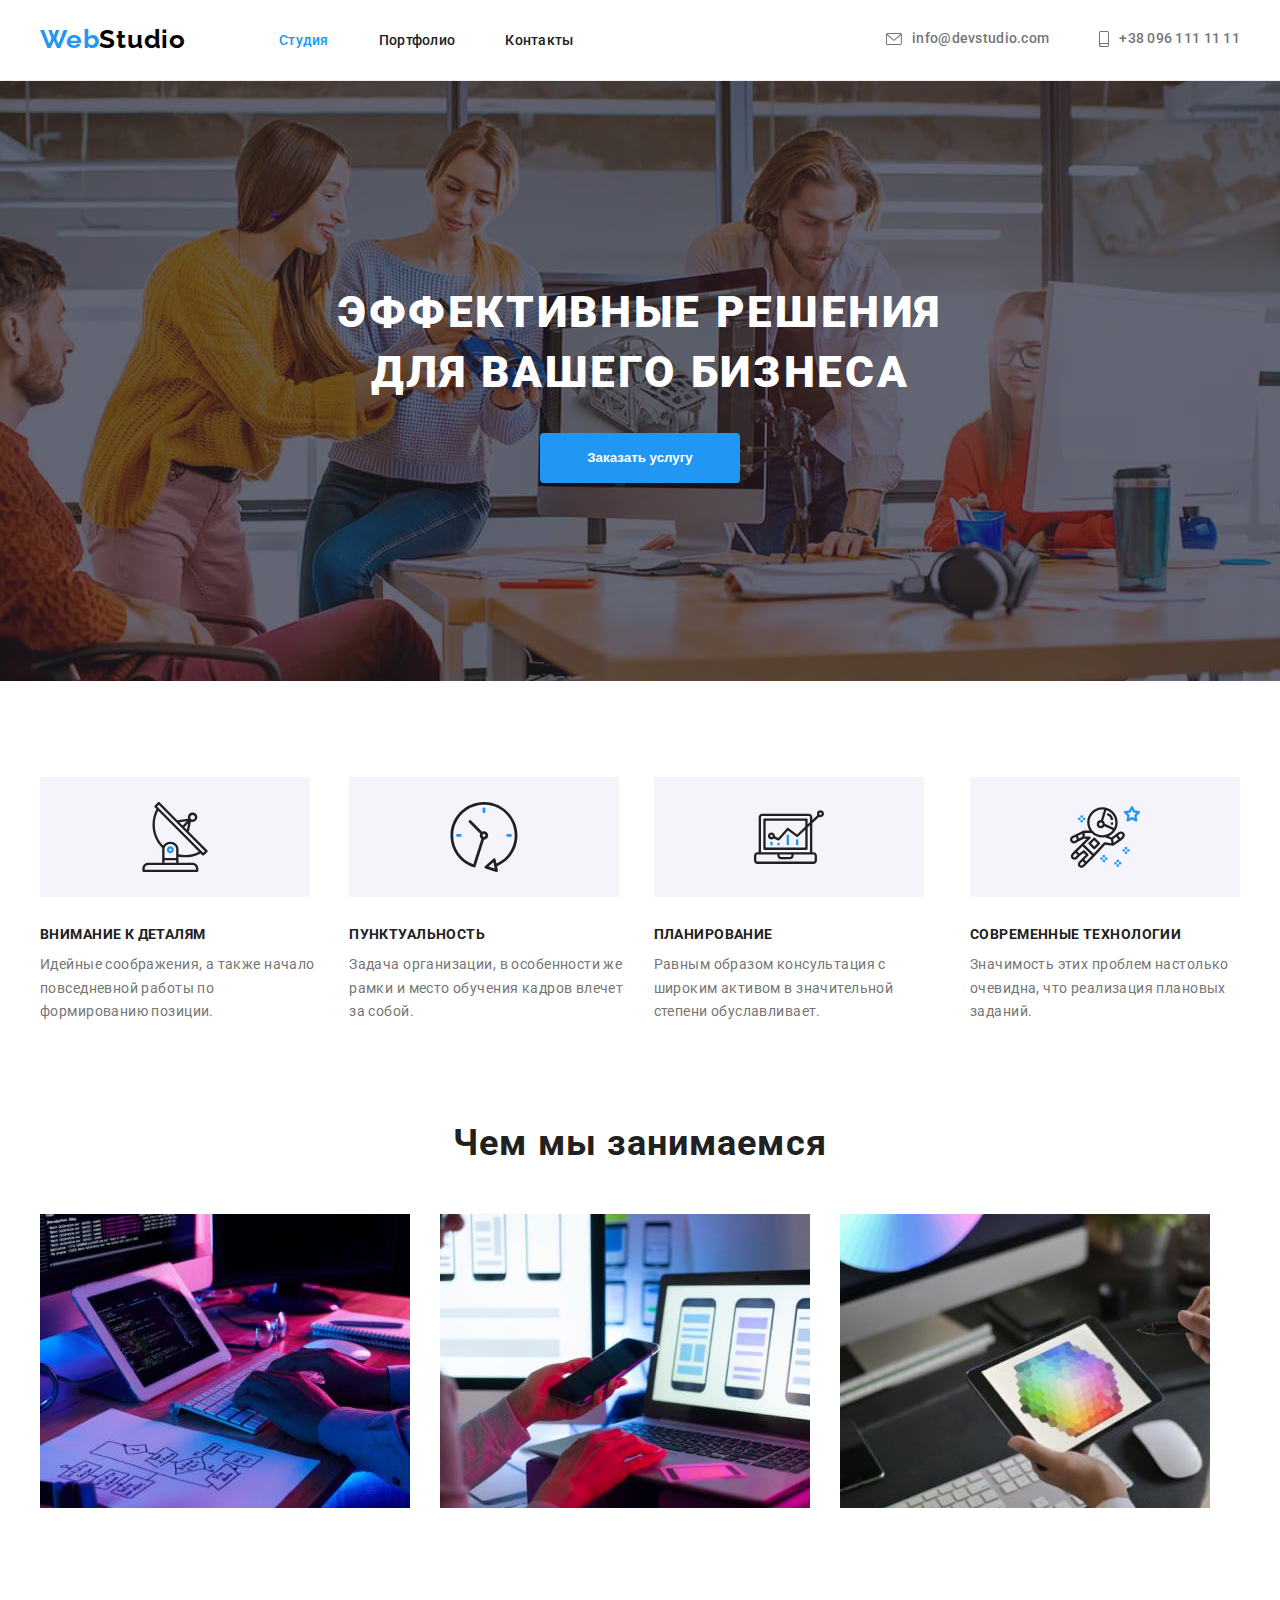
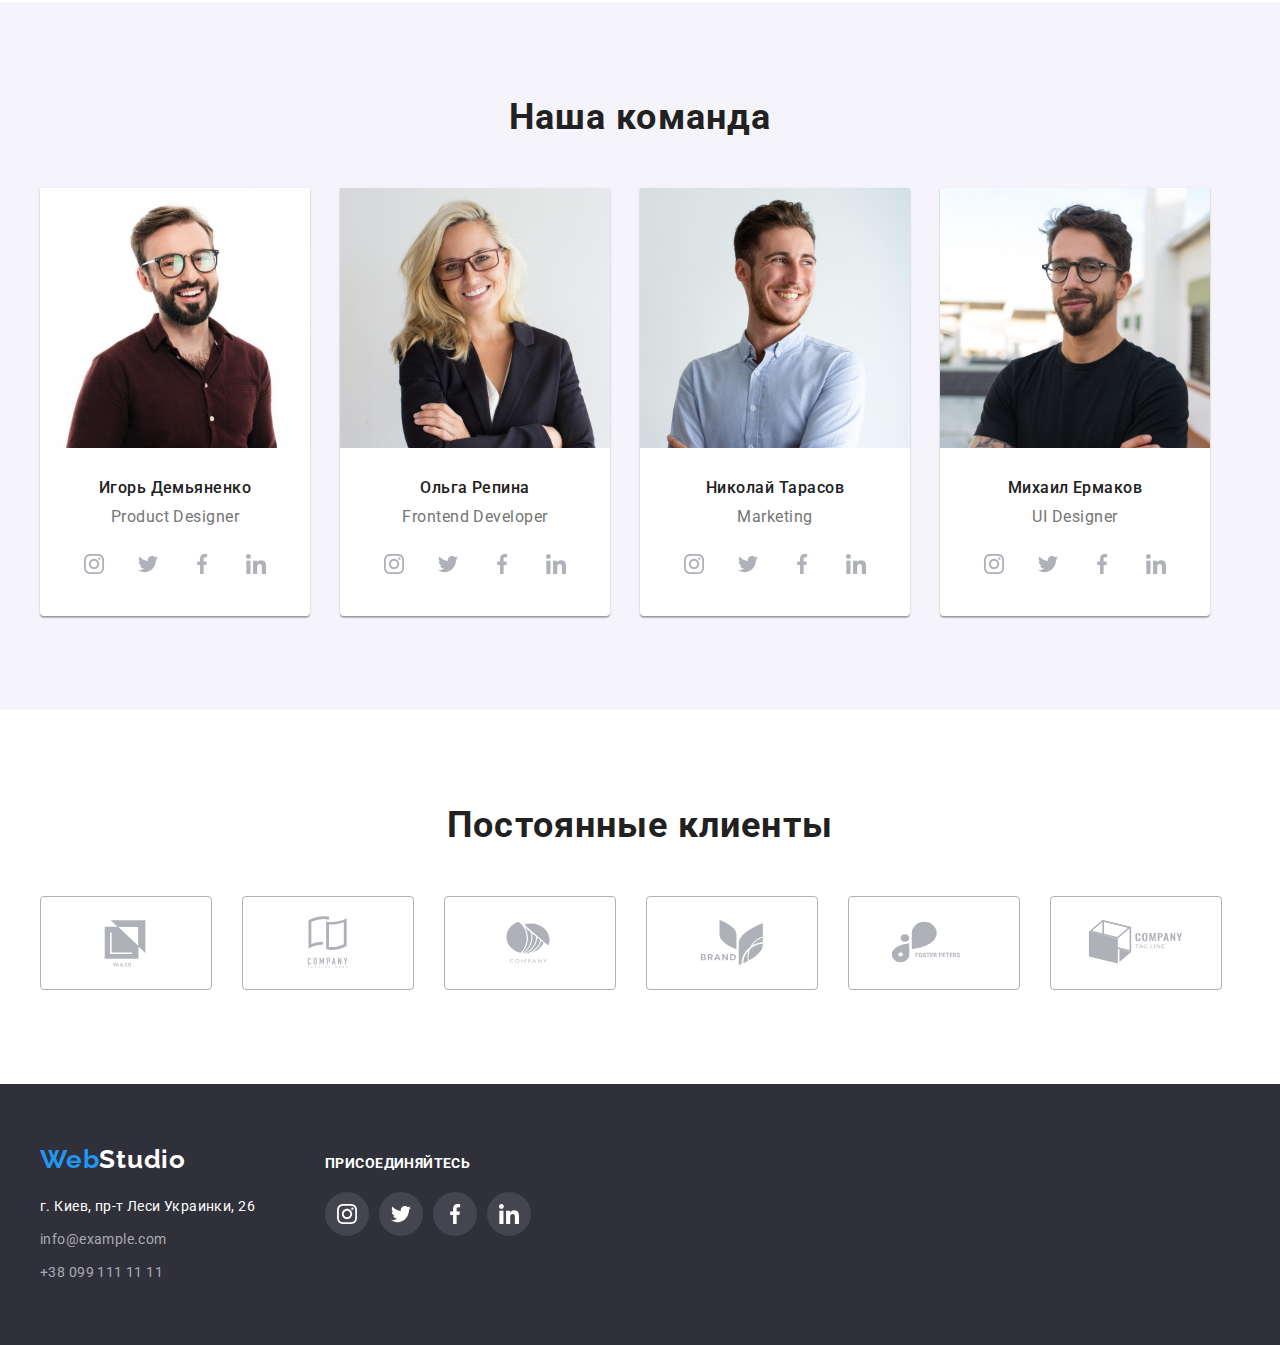
==== index.html @ fed55ab2 "start HW5" ====
<!DOCTYPE html>
<html lang="ru">
  <head>
    <meta charset="UTF-8" />
    <meta http-equiv="X-UA-Compatible" content="IE=edge" />
    <meta
      name="viewport"
      content="width=device-width, initial-scale=1.0"
    />
    <title>ДЗ-4: Вебстудия</title>
    <link
      href="https://fonts.googleapis.com/css2?family=Raleway:wght@700&family=Roboto:wght@400;500;700;900&display=swap"
      rel="stylesheet"
    />
    <link
      rel="stylesheet"
      href="https://cdnjs.cloudflare.com/ajax/libs/modern-normalize/1.1.0/modern-normalize.min.css"
      integrity="sha512-wpPYUAdjBVSE4KJnH1VR1HeZfpl1ub8YT/NKx4PuQ5NmX2tKuGu6U/JRp5y+Y8XG2tV+wKQpNHVUX03MfMFn9Q=="
      crossorigin="anonymous"
      referrerpolicy="no-referrer"
    />
    <link rel="stylesheet" href="./styles/styles.css" />
  </head>
  <body>
    <header class="header">
      <div class="container">
        <nav class="header-nav">
          <a href="./index.html" class="logo link"
            ><span class="logo-accent">Web</span>Studio</a
          >
          <ul class="header-nav-list list">
            <li class="header-nav-item">
              <a
                href="./index.html"
                class="header-nav-link current-page link"
                >Студия</a
              >
            </li>
            <li class="header-nav-item">
              <a
                href="./portfolio.html"
                class="header-nav-link link"
                >Портфолио</a
              >
            </li>
            <li class="header-nav-item">
              <a href="" class="header-nav-link link"
                >Контакты</a
              >
            </li>
          </ul>
        </nav>
        <ul class="header-contacts list">
          <li class="header-contacts-item">
            <a
              href="mailto:info@devstudio.com"
              class="contacts-link link"
            >
              <svg
                class="icon-envelope"
                width="16"
                height="12"
              >
                <use
                  href="./images/icon/icons.svg#icon-envelope"
                  class="envelope-item"
                ></use>
              </svg>
              info@devstudio.com</a
            >
          </li>
          <li class="header-contacts-item">
            <a
              href="tel:+380961111111"
              class="contacts-link link"
            >
              <svg
                class="icon-smartphone"
                width="10"
                height="16"
              >
                <use
                  href="./images/icon/icons.svg#icon-smartphone"
                  class="envelope-item"
                ></use>
              </svg>
              +38 096 111 11 11</a
            >
          </li>
        </ul>
      </div>
    </header>
    <main class="main-page">
      <!-- Герой -->
      <section class="hero section">
        <div class="container">
          <h1 class="hero-title">
            Эффективные решения для вашего бизнеса
          </h1>
          <button type="button" class="hero-btn">
            Заказать услугу
          </button>
        </div>
      </section>

      <!-- Наши преимущества -->
      <section class="preferences section">
        <div class="container">
          <ul class="preferences-list list">
            <li class="preferences-item">
              <div class="icon-pref">
                <svg
                  class="icon-antenna"
                  width="70"
                  height="70"
                >
                  <use
                    href="./images/icon/icons.svg#icon-antenna"
                  ></use>
                </svg>
              </div>
              <h3 class="preferences-header">
                Внимание к деталям
              </h3>
              <p class="preferences-text">
                Идейные соображения, а также начало
                повседневной работы по формированию позиции.
              </p>
            </li>
            <li class="preferences-item">
              <div class="icon-pref">
                <svg
                  class="icon-antenna"
                  width="70"
                  height="70"
                >
                  <use
                    href="./images/icon/icons.svg#icon-clock"
                  ></use>
                </svg>
              </div>

              <h3 class="preferences-header">
                Пунктуальность
              </h3>
              <p class="preferences-text">
                Задача организации, в особенности же рамки и
                место обучения кадров влечет за собой.
              </p>
            </li>
            <li class="preferences-item">
              <div class="icon-pref">
                <svg
                  class="icon-antenna"
                  width="70"
                  height="70"
                >
                  <use
                    href="./images/icon/icons.svg#icon-diagram"
                  ></use>
                </svg>
              </div>

              <h3 class="preferences-header">
                Планирование
              </h3>
              <p class="preferences-text">
                Равным образом консультация с широким
                активом в значительной степени
                обуславливает.
              </p>
            </li>
            <li class="preferences-item">
              <div class="icon-pref">
                <svg
                  class="icon-antenna"
                  width="70"
                  height="70"
                >
                  <use
                    href="./images/icon/icons.svg#icon-astronaut"
                  ></use>
                </svg>
              </div>

              <h3 class="preferences-header">
                Современные технологии
              </h3>
              <p class="preferences-text">
                Значимость этих проблем настолько очевидна,
                что реализация плановых заданий.
              </p>
            </li>
          </ul>
        </div>
      </section>

      <!-- Чем мы занимаемся -->
      <section class="whatdowedo section">
        <div class="container">
          <h2 class="whatdowedo-header general-header">
            Чем мы занимаемся
          </h2>
          <ul class="whatdowedo-list list">
            <li class="whatdowedo-item">
              <img
                src="./images/studio/box1.jpg"
                alt="Работа за ноутом"
                width="370"
              />
            </li>
            <li class="whatdowedo-item">
              <img
                src="./images/studio/box2.jpg"
                alt="Работа со смартфоном"
                width="370"
              />
            </li>
            <li class="whatdowedo-item">
              <img
                src="./images/studio/box3.jpg"
                alt="Работа с планшетом"
                width="370"
              />
            </li>
          </ul>
        </div>
      </section>

      <!-- Наша команда -->
      <section class="our-team section">
        <div class="container">
          <h2 class="our-team-header general-header">
            Наша команда
          </h2>
          <ul class="our-team-list list">
            <li class="our-team-item">
              <img
                src="./images/studio/employee-igor.jpg"
                alt="Фото Игорь Демьяненко"
                width="270"
              />
              <div class="team-name-info">
                <h3 class="our-team-name">
                  Игорь Демьяненко
                </h3>
                <p class="our-team-position">
                  Product Designer
                </p>
                <ul class="soc-list list">
                  <li class="soc-item">
                    <a href="" class="soc-link link">
                      <svg
                        width="20"
                        height="20"
                        class="soc-icon"
                      >
                        <use
                          href="./images/icon/icons.svg#icon-instagram"
                        ></use>
                      </svg>
                    </a>
                  </li>
                  <li class="soc-item">
                    <a href="" class="soc-link">
                      <svg
                        width="20"
                        height="20"
                        class="soc-icon"
                      >
                        <use
                          href="./images/icon/icons.svg#icon-twitter"
                        ></use>
                      </svg>
                    </a>
                  </li>
                  <li class="soc-item">
                    <a href="" class="soc-link">
                      <svg
                        width="20"
                        height="20"
                        class="soc-icon"
                      >
                        <use
                          href="./images/icon/icons.svg#icon-facebook"
                        ></use>
                      </svg>
                    </a>
                  </li>
                  <li class="soc-item">
                    <a href="" class="soc-link">
                      <svg
                        width="20"
                        height="20"
                        class="soc-icon"
                      >
                        <use
                          href="./images/icon/icons.svg#icon-linkedin"
                        ></use>
                      </svg>
                    </a>
                  </li>
                </ul>
              </div>
            </li>
            <li class="our-team-item">
              <img
                src="./images/studio/employee-olga.jpg"
                alt="Фото Ольга Репина"
                width="270"
              />
              <div class="team-name-info">
                <h3 class="our-team-name">Ольга Репина</h3>
                <p class="our-team-position">
                  Frontend Developer
                </p>
                <ul class="soc-list list">
                  <li class="soc-item">
                    <a href="" class="soc-link link">
                      <svg
                        width="20"
                        height="20"
                        class="soc-icon"
                      >
                        <use
                          href="./images/icon/icons.svg#icon-instagram"
                        ></use>
                      </svg>
                    </a>
                  </li>
                  <li class="soc-item">
                    <a href="" class="soc-link">
                      <svg
                        width="20"
                        height="20"
                        class="soc-icon"
                      >
                        <use
                          href="./images/icon/icons.svg#icon-twitter"
                        ></use>
                      </svg>
                    </a>
                  </li>
                  <li class="soc-item">
                    <a href="" class="soc-link">
                      <svg
                        width="20"
                        height="20"
                        class="soc-icon"
                      >
                        <use
                          href="./images/icon/icons.svg#icon-facebook"
                        ></use>
                      </svg>
                    </a>
                  </li>
                  <li class="soc-item">
                    <a href="" class="soc-link">
                      <svg
                        width="20"
                        height="20"
                        class="soc-icon"
                      >
                        <use
                          href="./images/icon/icons.svg#icon-linkedin"
                        ></use>
                      </svg>
                    </a>
                  </li>
                </ul>
              </div>
            </li>
            <li class="our-team-item">
              <img
                src="./images/studio/employee-nikolay.jpg"
                alt="Фото Николай Тарасов"
                width="270"
              />
              <div class="team-name-info">
                <h3 class="our-team-name">
                  Николай Тарасов
                </h3>
                <p class="our-team-position">Marketing</p>
                <ul class="soc-list list">
                  <li class="soc-item">
                    <a href="" class="soc-link link">
                      <svg
                        width="20"
                        height="20"
                        class="soc-icon"
                      >
                        <use
                          href="./images/icon/icons.svg#icon-instagram"
                        ></use>
                      </svg>
                    </a>
                  </li>
                  <li class="soc-item">
                    <a href="" class="soc-link">
                      <svg
                        width="20"
                        height="20"
                        class="soc-icon"
                      >
                        <use
                          href="./images/icon/icons.svg#icon-twitter"
                        ></use>
                      </svg>
                    </a>
                  </li>
                  <li class="soc-item">
                    <a href="" class="soc-link">
                      <svg
                        width="20"
                        height="20"
                        class="soc-icon"
                      >
                        <use
                          href="./images/icon/icons.svg#icon-facebook"
                        ></use>
                      </svg>
                    </a>
                  </li>
                  <li class="soc-item">
                    <a href="" class="soc-link">
                      <svg
                        width="20"
                        height="20"
                        class="soc-icon"
                      >
                        <use
                          href="./images/icon/icons.svg#icon-linkedin"
                        ></use>
                      </svg>
                    </a>
                  </li>
                </ul>
              </div>
            </li>
            <li class="our-team-item">
              <img
                src="./images/studio/employee-miha.jpg"
                alt="Фото Михаил Ермаков"
                width="270"
              />
              <div class="team-name-info">
                <h3 class="our-team-name">
                  Михаил Ермаков
                </h3>
                <p class="our-team-position">UI Designer</p>
                <ul class="soc-list list">
                  <li class="soc-item">
                    <a href="" class="soc-link link">
                      <svg
                        width="20"
                        height="20"
                        class="soc-icon"
                      >
                        <use
                          href="./images/icon/icons.svg#icon-instagram"
                        ></use>
                      </svg>
                    </a>
                  </li>
                  <li class="soc-item">
                    <a href="" class="soc-link">
                      <svg
                        width="20"
                        height="20"
                        class="soc-icon"
                      >
                        <use
                          href="./images/icon/icons.svg#icon-twitter"
                        ></use>
                      </svg>
                    </a>
                  </li>
                  <li class="soc-item">
                    <a href="" class="soc-link">
                      <svg
                        width="20"
                        height="20"
                        class="soc-icon"
                      >
                        <use
                          href="./images/icon/icons.svg#icon-facebook"
                        ></use>
                      </svg>
                    </a>
                  </li>
                  <li class="soc-item">
                    <a href="" class="soc-link">
                      <svg
                        width="20"
                        height="20"
                        class="soc-icon"
                      >
                        <use
                          href="./images/icon/icons.svg#icon-linkedin"
                        ></use>
                      </svg>
                    </a>
                  </li>
                </ul>
              </div>
            </li>
          </ul>
        </div>
      </section>

      <!-- Наши постоянные клиенты -->
      <section class="our-clients section">
        <div class="container">
          <h2 class="our-clients-header general-header">
            Постоянные клиенты
          </h2>
          <ul class="client-list list">
            <li class="client-item">
              <a href="" class="client-link link"
                ><svg
                  class="client-icon"
                  width="106"
                  height="60"
                >
                  <use
                    href="./images/icon/icons.svg#icon-company-logo-4"
                  ></use>
                </svg>
              </a>
            </li>
            <li class="client-item">
              <a href="" class="client-link link">
                <svg
                  class="client-icon"
                  width="106"
                  height="60"
                >
                  <use
                    href="./images/icon/icons.svg#icon-company-logo-3"
                  ></use>
                </svg>
              </a>
            </li>
            <li class="client-item">
              <a href="" class="client-link link">
                <svg
                  class="client-icon"
                  width="106"
                  height="60"
                >
                  <use
                    href="./images/icon/icons.svg#icon-company-logo-2"
                  ></use>
                </svg>
              </a>
            </li>
            <li class="client-item">
              <a href="" class="client-link link">
                <svg
                  class="client-icon"
                  width="106"
                  height="60"
                >
                  <use
                    href="./images/icon/icons.svg#icon-company-logo-6"
                  ></use>
                </svg>
              </a>
            </li>
            <li class="client-item">
              <a href="" class="client-link link">
                <svg
                  class="client-icon"
                  width="106"
                  height="60"
                >
                  <use
                    href="./images/icon/icons.svg#icon-company-logo-1"
                  ></use>
                </svg>
              </a>
            </li>
            <li class="client-item">
              <a href="" class="client-link link">
                <svg
                  class="client-icon"
                  width="106"
                  height="60"
                >
                  <use
                    href="./images/icon/icons.svg#icon-company-logo-5"
                  ></use>
                </svg>
              </a>
            </li>
          </ul>
        </div>
      </section>
    </main>
    <footer class="footer">
      <div class="container">
        <div class="footer-content">
          <div class="footer-logo-address">
            <a
              href="./index.html"
              class="logo logo-alt link"
              ><span class="logo-accent">Web</span>Studio</a
            >
            <address class="footer-address">
              <ul class="list">
                <li class="address-street address-item">
                  <a
                    href="https://goo.gl/maps/F9pcSYnHc2C2oxdA9"
                    target="_blank"
                    class="footer-link link"
                    >г. Киев, пр-т Леси Украинки, 26</a
                  >
                </li>
                <li class="address-item">
                  <a
                    href="mailto:info@example.com"
                    class="footer-link link"
                    >info@example.com</a
                  >
                </li>
                <li class="address-item">
                  <a
                    href="tel:+380991111111"
                    class="footer-link link"
                    >+38 099 111 11 11</a
                  >
                </li>
              </ul>
            </address>
          </div>
          <div class="footer-social">
            <p class="soc-join">присоединяйтесь</p>
            <ul class="soc-list list">
              <li class="soc-item">
                <a href="" class="soc-link link">
                  <svg
                    width="20"
                    height="20"
                    class="soc-icon-footer"
                  >
                    <use
                      href="./images/icon/icons.svg#icon-instagram"
                    ></use>
                  </svg>
                </a>
              </li>
              <li class="soc-item">
                <a href="" class="soc-link">
                  <svg
                    width="20"
                    height="20"
                    class="soc-icon-footer"
                  >
                    <use
                      href="./images/icon/icons.svg#icon-twitter"
                    ></use>
                  </svg>
                </a>
              </li>
              <li class="soc-item">
                <a href="" class="soc-link">
                  <svg
                    width="20"
                    height="20"
                    class="soc-icon-footer"
                  >
                    <use
                      href="./images/icon/icons.svg#icon-facebook"
                    ></use>
                  </svg>
                </a>
              </li>
              <li class="soc-item">
                <a href="" class="soc-link">
                  <svg
                    width="20"
                    height="20"
                    class="soc-icon-footer"
                  >
                    <use
                      href="./images/icon/icons.svg#icon-linkedin"
                    ></use>
                  </svg>
                </a>
              </li>
            </ul>
          </div>
        </div>
      </div>
    </footer>
  </body>
</html>
---- styles/styles.css ----
:root {
  --text-color-main: #212121;
  --text-color-secondary: #757575;
  --text-colot-accent: #2196f3;
  --text-color-alt: #fff;
  --logo-color: #000;
  --bgc-color-main: #e5e5e5;
  --bgc-color-secondary: #f5f4fa;
  --btn-color-focus: #188ce8;
  --btn-color-social-focus: #2196f3;
  --text-color-footer: #2f303a;
  --icon-fill: #afb1b8;
  --icon-company-fill: #afb1b8;
}

body {
  font-family: "Roboto", sans-serif;
  color: var(--text-color-secondary);
}

.list {
  list-style: none;
  margin: 0;
}

.link {
  text-decoration: none;
}

/* Hiding class, making content visible only to screen readers but not visually */
.hidden {
  clip: rect(0 0 0 0);
  clip-path: inset(50%);
  height: 1px;
  overflow: hidden;
  position: absolute;
  white-space: nowrap;
  width: 1px;
}

/* agent Styles reset */
body,
h1,
h2,
h3,
ul,
ol,
p {
  margin: 0;
  padding: 0;
}

/* універсальний контейнер для всіх блоків */
.container {
  width: 1200px;
  margin: 0 auto;
  padding-left: 15px;
  padding-right: 15px;
  /* outline: 1px solid tomato; */
}

.section {
  padding-bottom: 94px;
}
/* ========================HEADER====================== */

/* щоб не робити ще один div зробив флексом цей контейнер, щоб вирівняти по висоті весь вміст футера */
.header .container {
  display: flex;
  align-items: center;
}

.header {
  background-color: var(--text-color-alt);
  padding-top: 24px;
  padding-bottom: 25px;
  border-bottom: 1px solid #ececec;
}

.header-nav {
  display: flex;
  align-items: center;
}

.header-nav-list {
  display: flex;
  align-items: center;
}

.header-nav-item:not(:last-child) {
  margin-right: 50px;
}

.logo {
  color: var(--logo-color);
  font-family: "Raleway", sans-serif;
  font-weight: 700;
  font-size: 26px;
  line-height: 1.19;
  letter-spacing: 0.03em;
  margin-right: 93px;
}
.logo-accent {
  color: var(--text-colot-accent);
}

.header-nav-link,
.header-contacts {
  color: var(--text-color-main);
  font-weight: 500;
  font-size: 14px;
  line-height: 1.14;
  letter-spacing: 0.02em;
}

.header-contacts {
  display: flex;
  margin-left: auto;
  align-items: center;
}

.header-nav-link:focus,
.contacts-link:focus,
.header-nav-link:hover,
.contacts-link:hover {
  color: var(--text-colot-accent);
  cursor: pointer;
}

.current-page {
  color: var(--text-colot-accent);
}
.contacts-link {
  color: var(--text-color-secondary);

  display: flex;
  align-items: center;
}

.header-contacts-item:not(:last-child) {
  margin-right: 50px;
}

.icon-smartphone,
.icon-envelope {
  margin-right: 10px;
  fill: currentColor;
}

/* ========================FOOTER====================== */

.footer {
  background-color: var(--text-color-footer);
  padding-top: 60px;
  padding-bottom: 60px;
}

.logo-alt {
  display: inline-block;
  color: var(--text-color-alt);
  margin-bottom: 20px;
  margin-right: 0;
}

.address-street > .footer-link {
  color: var(--text-color-alt);
}

.footer-link {
  font-style: normal;
  font-size: 14px;
  line-height: 1.71;
  letter-spacing: 0.03em;
  color: rgba(255, 255, 255, 0.6);
}

.footer-link:hover,
.footer-link:focus {
  color: var(--text-colot-accent);
  cursor: pointer;
}

.address-item:not(:last-child) {
  margin-bottom: 9px;
}

.soc-join {
  margin-bottom: 20px;

  color: var(--text-color-alt);
  font-weight: 700;
  font-size: 14px;
  line-height: 1.14;
  letter-spacing: 0.03em;
  text-transform: uppercase;
}

.footer-logo-address {
  margin-right: 70px;
}

.footer-content {
  display: flex;
  justify-content: flex-start;
  align-items: center;
}

.soc-link {
  background-color: rgba(255, 255, 255, 0.1);
  margin-right: 10px;
}

.footer-social {
  align-self: flex-start;
  margin-top: 12px;
}

.soc-icon-footer {
  fill: var(--text-color-alt);
}

.soc-link:nth-child(4) {
  margin-right: 0;
}

/* ========================/// STUDIO ///====================== */

/* ========================MAIN====================== */

/* ========================HERO====================== */

.hero {
  max-width: 1600px;
  margin: 0 auto;
  background-color: #c4c4c4;
  text-align: center;
  padding-top: 202px;
  padding-bottom: 198px;

  background-image: linear-gradient(
      rgba(47, 48, 58, 0.4),
      rgba(47, 48, 58, 0.4)
    ),
    url(../images/studio/bgr-office.jpg);
  background-repeat: no-repeat;
  background-position: center;
  background-size: cover;
}

.hero-title {
  margin-right: auto;
  margin-left: auto;
  margin-bottom: 30px;
  max-width: 696px;

  color: var(--text-color-alt);
  font-weight: 900;
  font-size: 44px;
  line-height: 1.36;
  letter-spacing: 0.06em;
  text-transform: uppercase;
}

.hero-btn {
  margin-right: auto;
  margin-left: auto;
  min-width: 200px;
  min-height: 50px;

  font-weight: 700;
  color: var(--text-color-alt);
  background-color: var(--text-colot-accent);
  cursor: pointer;
  padding: 10px 32px;
  border: none;
  border-radius: 4px;
  box-shadow: 0px 4px 4px rgba(0, 0, 0, 0.15);
  border-color: var(--text-colot-accent);
}

.hero-btn:focus,
.hero-btn:hover {
  background-color: var(--btn-color-focus);
}

/* ========================PREFERENCES====================== */
.preferences {
  padding-top: 96px;
}

.preferences-list {
  display: flex;
}

.preferences-item:not(:last-child) {
  margin-right: 30px;
}

.preferences-header {
  min-width: 270px;
  min-height: 16px;

  color: var(--text-color-main);
  font-size: 14px;
  line-height: 1.14;
  letter-spacing: 0.03em;
  text-transform: uppercase;
  margin-bottom: 10px;
}
.preferences-text {
  min-width: 270px;
  min-height: 75px;

  font-size: 14px;
  line-height: 1.71;
  letter-spacing: 0.03em;
}

/* .preferences-header:nth-child(1)::before {
  content: '';
  display: block;
  height: 120px;
  background-color: var(--bgc-color-secondary);
  margin-bottom: 30px;
} */

.icon-pref {
  width: 270px;
  height: 120px;
  background-color: var(--bgc-color-secondary);

  display: flex;
  justify-content: center;
  align-items: center;
  margin-bottom: 30px;
}

/* ========================ЧЕМ МЫ ЗАНИМАЕМСЯ====================== */

.general-header {
  color: var(--text-color-main);
  font-size: 36px;
  line-height: 1.17;
  text-align: center;
  letter-spacing: 0.03em;
  margin-bottom: 50px;
}

.whatdowedo-list {
  display: flex;
}

.whatdowedo-item:not(:last-child) {
  margin-right: 30px;
}

.whatdowedo-item > img {
  display: block;
}
/* ========================our-team====================== */

.our-team {
  background-color: var(--bgc-color-secondary);
  padding-top: 94px;
}

.our-team-list {
  display: flex;
}

.our-team-item:not(:last-child) {
  margin-right: 30px;
}

.our-team-item {
  background-color: var(--text-color-alt);
  max-width: 270px;
  border-radius: 0px 0px 4px 4px;
  box-shadow: 0px 1px 3px rgba(0, 0, 0, 0.12),
    0px 1px 1px rgba(0, 0, 0, 0.14),
    0px 2px 1px rgba(0, 0, 0, 0.2);
}

.our-team-item > img {
  display: block;
}

.our-team-name {
  color: var(--text-color-main);
  font-weight: 500;
  font-size: 16px;
  line-height: 1.19;
  text-align: center;
  letter-spacing: 0.03em;
  margin-bottom: 10px;
}

.our-team-position {
  font-size: 16px;
  line-height: 1.19;
  text-align: center;
  letter-spacing: 0.03em;
  margin-bottom: 16px;
}

.team-name-info {
  padding: 30px 32px;
}

.soc-list {
  display: flex;
  justify-content: space-between;
}

.soc-link {
  display: flex;
  justify-content: center;
  align-items: center;
  width: 44px;
  height: 44px;
  border-radius: 50%;
}

.soc-link:hover,
.soc-link:focus {
  background-color: var(--btn-color-social-focus);
}

.soc-icon {
  fill: var(--icon-fill);
}

.soc-link:hover .soc-icon,
.soc-link:focus .soc-icon {
  fill: var(--text-color-alt);
}

/* ======================== НАШИ КЛИЕНТЫ ====================== */
.our-clients {
  padding-top: 94px;
}
.client-list {
  margin-top: 50px;
  display: flex;
}

.client-item {
  margin-right: 30px;
}

.client-link:hover,
.client-link:focus {
  color: var(--text-colot-accent);
  border: 1px solid var(--btn-color-social-focus);
  cursor: pointer;
}

.client-item:nth-child(6) {
  margin-right: 0;
}

.client-link {
  display: flex;
  justify-content: center;
  align-items: center;
  width: 170px;
  height: 92px;

  color: var(--icon-company-fill);

  border: 1px solid rgba(175, 177, 184, 1);
  border-radius: 4px;
}

.client-icon {
  fill: currentColor;
}

/* ========================/// PORTFOLIO ///====================== */
.gallery-section {
  padding-top: 94px;
}

/* ======================== fiter buttons ====================== */

.filter {
  display: flex;
  margin-bottom: 50px;
  justify-content: center;
}

.filter-btn {
  padding: 6px 22px;
  border-radius: 4px;
  border-color: transparent;

  color: var(--text-color-main);
  background-color: var(--bgc-color-secondary);
  font-family: inherit;
  font-weight: 500;
  font-size: 16px;
  line-height: 1.62;
  text-align: center;
  letter-spacing: 0.03em;
  cursor: pointer;
}

.filter-btn:hover,
.filter-btn:focus {
  box-shadow: 0px 3px 1px rgba(0, 0, 0, 0.1),
    0px 1px 2px rgba(0, 0, 0, 0.08),
    0px 2px 2px rgba(0, 0, 0, 0.12);
}

.filter-btn-item:not(:last-child) {
  margin-right: 8px;
}

.filter-btn:hover,
.filter-btn:focus {
  color: var(--text-color-alt);
  background-color: var(--text-colot-accent);
}

/* ======================== Gallery ====================== */

.gallery-list {
  display: flex;
  flex-wrap: wrap;
  /* margin: -15px; */
  margin-right: -30px;
  margin-bottom: -30px;
}

.gallery-item {
  flex-basis: calc(100% / 3 - 30px);
  /* margin: 15px; */
  margin-right: 30px;
  margin-bottom: 30px;
}

.gallery-item:hover,
.gallery-item:focus {
  box-shadow: 0px 1px 1px rgba(0, 0, 0, 0.12),
    0px 4px 4px rgba(0, 0, 0, 0.06),
    1px 4px 6px rgba(0, 0, 0, 0.16);
}

/* .gallery-item:not(:nth-child(3n)) {
  margin-right: 30px;
}

.gallery-item:not(:nth-last-child(-n + 3)) {
  margin-bottom: 30px;
} */

.gallery-img > img {
  display: block;
}

.gallery-text {
  padding: 20px 24px;
  border-left: 1px solid #eeeeee;
  border-right: 1px solid #eeeeee;
  border-bottom: 1px solid #eeeeee;
}

.card-name {
  margin-bottom: 4px;

  color: var(--text-color-main);
  font-size: 18px;
  line-height: 2;
  letter-spacing: 0.06em;
}

.card-filter {
  color: var(--text-color-secondary);
  font-size: 16px;
  line-height: 1.88;
  letter-spacing: 0.03em;
}
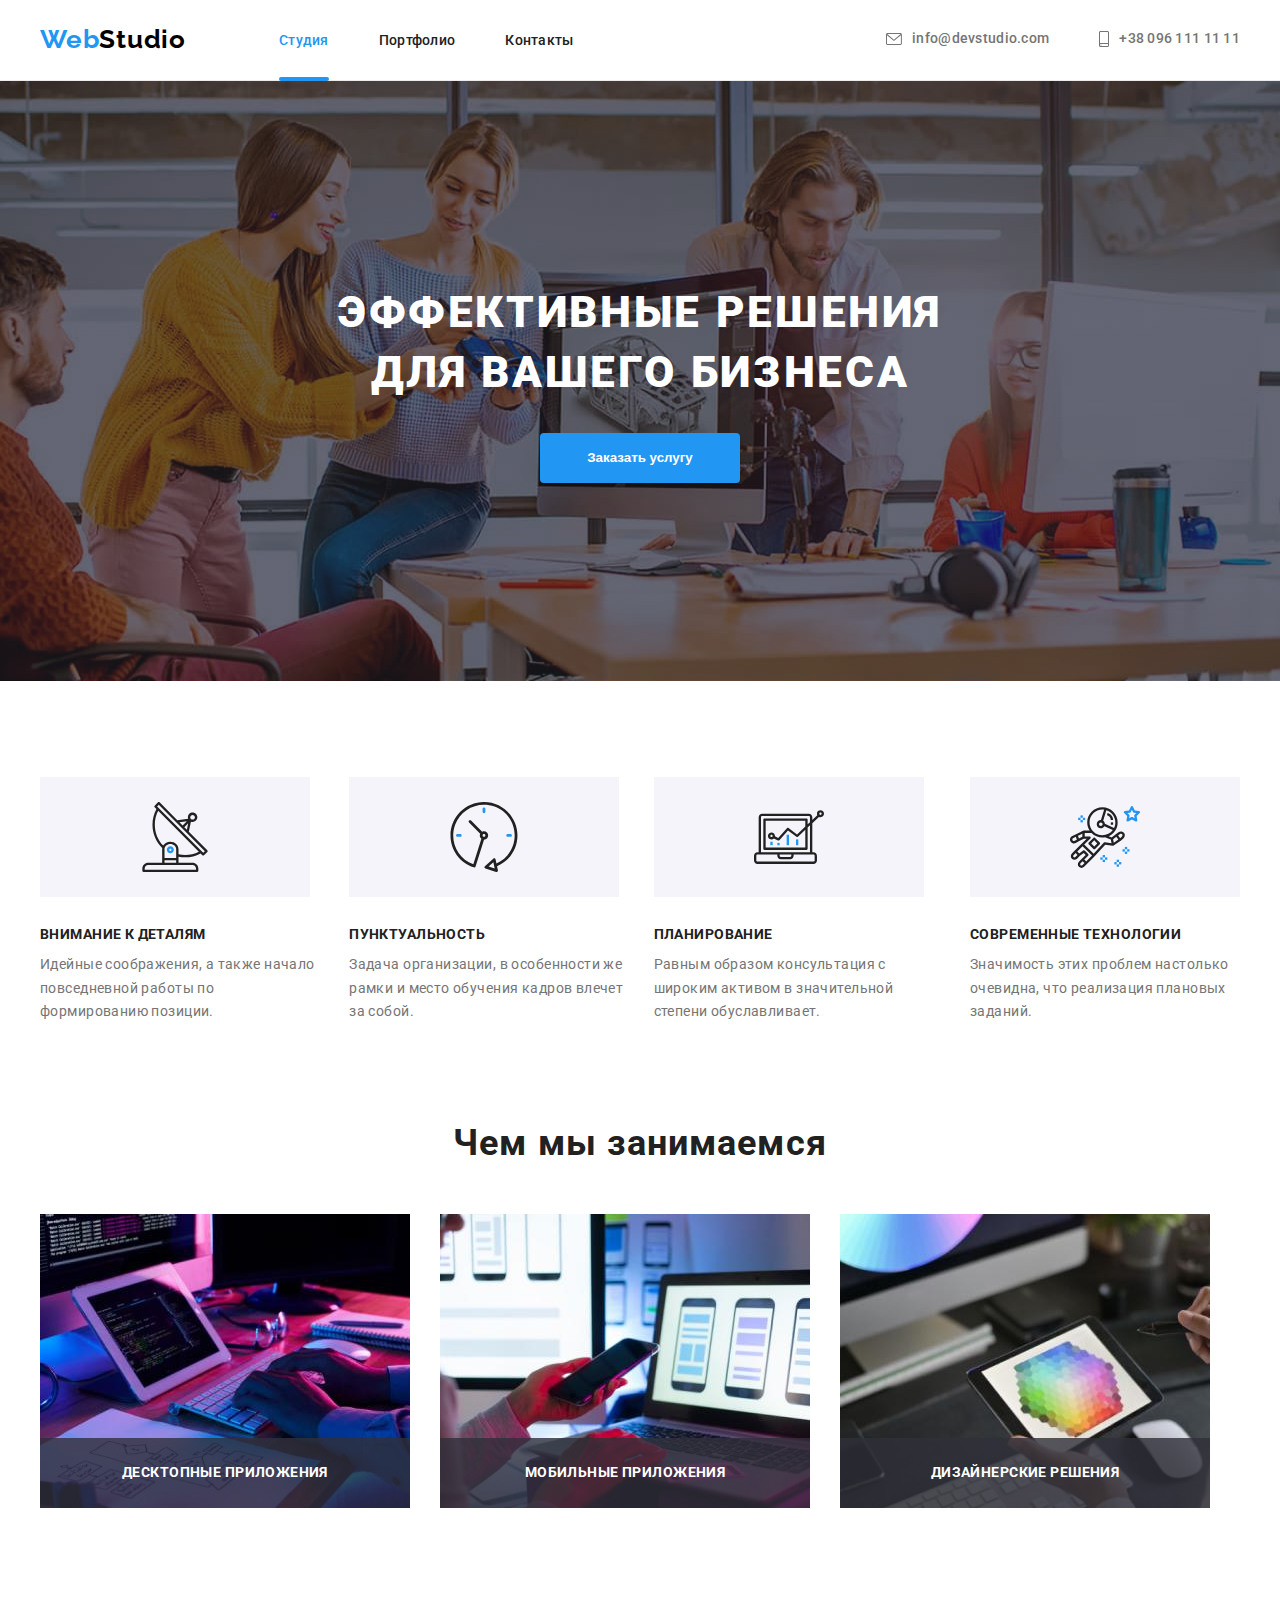
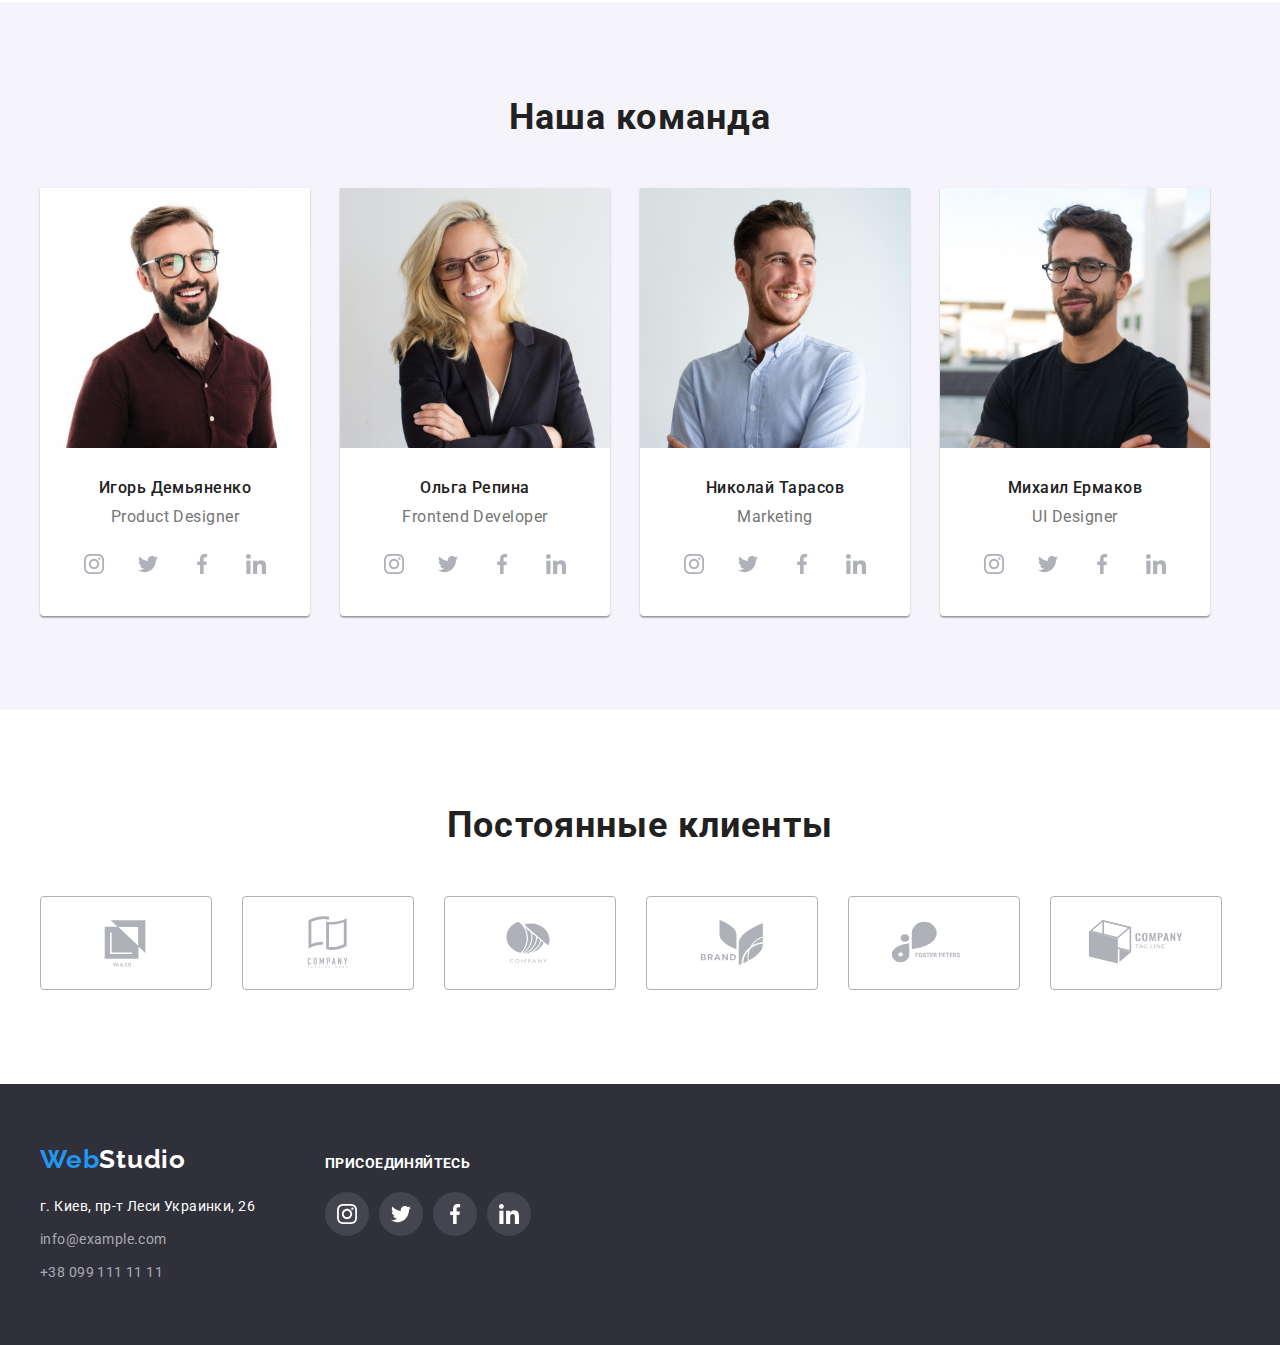
==== commit 41ecfc8f: "переходи і оверлей на портфоліо" ====
--- a/index.html
+++ b/index.html
@@ -207,21 +207,21 @@
                 src="./images/studio/box1.jpg"
                 alt="Работа за ноутом"
                 width="370"
-              />
+              /><p class="whatdowedo-overlay">Десктопные приложения</p>
             </li>
             <li class="whatdowedo-item">
               <img
                 src="./images/studio/box2.jpg"
                 alt="Работа со смартфоном"
                 width="370"
-              />
+              /><p class="whatdowedo-overlay">Мобильные приложения</p>
             </li>
             <li class="whatdowedo-item">
               <img
                 src="./images/studio/box3.jpg"
                 alt="Работа с планшетом"
                 width="370"
-              />
+              /><div class="whatdowedo-overlay">Дизайнерские решения</div>
             </li>
           </ul>
         </div>
--- a/styles/styles.css
+++ b/styles/styles.css
@@ -75,6 +75,8 @@
   padding-top: 24px;
   padding-bottom: 25px;
   border-bottom: 1px solid #ececec;
+
+  /* position: relative; */
 }
 
 .header-nav {
@@ -113,6 +115,12 @@
   letter-spacing: 0.02em;
 }
 
+.header-nav-link {
+  transition-property: color;
+  transition-duration: 250ms;
+  transition-timing-function: cubic-bezier(0.4, 0, 0.2, 1);
+}
+
 .header-contacts {
   display: flex;
   margin-left: auto;
@@ -129,12 +137,30 @@
 
 .current-page {
   color: var(--text-colot-accent);
-}
+  position: relative;
+}
+
+.current-page::after {
+  content: "";
+  display: block;
+  position: absolute;
+  bottom: -33px;
+
+  width: 100%;
+  height: 4px;
+  background-color: var(--btn-color-social-focus);
+  border-radius: 2px;
+}
+
 .contacts-link {
   color: var(--text-color-secondary);
 
   display: flex;
   align-items: center;
+
+  transition-property: color;
+  transition-duration: 250ms;
+  transition-timing-function: cubic-bezier(0.4, 0, 0.2, 1);
 }
 
 .header-contacts-item:not(:last-child) {
@@ -172,6 +198,10 @@
   line-height: 1.71;
   letter-spacing: 0.03em;
   color: rgba(255, 255, 255, 0.6);
+
+  transition-property: color;
+  transition-duration: 250ms;
+  transition-timing-function: cubic-bezier(0.4, 0, 0.2, 1);
 }
 
 .footer-link:hover,
@@ -276,6 +306,10 @@
   border-radius: 4px;
   box-shadow: 0px 4px 4px rgba(0, 0, 0, 0.15);
   border-color: var(--text-colot-accent);
+
+  transition-property: background-color;
+  transition-duration: 250ms;
+  transition-timing-function: cubic-bezier(0.4, 0, 0.2, 1);
 }
 
 .hero-btn:focus,
@@ -357,6 +391,34 @@
 .whatdowedo-item > img {
   display: block;
 }
+
+.whatdowedo-item {
+  position: relative;
+}
+
+.whatdowedo-overlay {
+  position: absolute;
+  left: 0;
+  bottom: 0;
+
+  width: 100%;
+  height: 70px;
+
+  background-color: rgba(47, 48, 58, 0.8);
+
+  font-weight: 700;
+  font-size: 14px;
+  line-height: 1.14;
+  text-align: center;
+  letter-spacing: 0.03em;
+  text-transform: uppercase;
+
+  color: #ffffff;
+
+  display: flex;
+  align-items: center;
+  justify-content: center;
+}
 /* ========================our-team====================== */
 
 .our-team {
@@ -419,6 +481,10 @@
   width: 44px;
   height: 44px;
   border-radius: 50%;
+
+  transition-property: background-color;
+  transition-duration: 250ms;
+  transition-timing-function: cubic-bezier(0.4, 0, 0.2, 1);
 }
 
 .soc-link:hover,
@@ -428,6 +494,9 @@
 
 .soc-icon {
   fill: var(--icon-fill);
+  transition-property: fill;
+  transition-duration: 250ms;
+  transition-timing-function: cubic-bezier(0.4, 0, 0.2, 1);
 }
 
 .soc-link:hover .soc-icon,
@@ -446,6 +515,31 @@
 
 .client-item {
   margin-right: 30px;
+}
+
+.client-item:nth-child(6) {
+  margin-right: 0;
+}
+
+.client-link {
+  display: flex;
+  justify-content: center;
+  align-items: center;
+  width: 170px;
+  height: 92px;
+
+  color: var(--icon-company-fill);
+
+  border: 1px solid rgba(175, 177, 184, 1);
+  border-radius: 4px;
+
+  transition-property: color, border;
+  transition-duration: 250ms;
+  transition-timing-function: cubic-bezier(0.4, 0, 0.2, 1);
+}
+
+.client-icon {
+  fill: currentColor;
 }
 
 .client-link:hover,
@@ -453,27 +547,6 @@
   color: var(--text-colot-accent);
   border: 1px solid var(--btn-color-social-focus);
   cursor: pointer;
-}
-
-.client-item:nth-child(6) {
-  margin-right: 0;
-}
-
-.client-link {
-  display: flex;
-  justify-content: center;
-  align-items: center;
-  width: 170px;
-  height: 92px;
-
-  color: var(--icon-company-fill);
-
-  border: 1px solid rgba(175, 177, 184, 1);
-  border-radius: 4px;
-}
-
-.client-icon {
-  fill: currentColor;
 }
 
 /* ========================/// PORTFOLIO ///====================== */
@@ -503,6 +576,10 @@
   text-align: center;
   letter-spacing: 0.03em;
   cursor: pointer;
+
+  transition-property: box-shadow, color, background-color;
+  transition-duration: 250ms;
+  transition-timing-function: cubic-bezier(0.4, 0, 0.2, 1);
 }
 
 .filter-btn:hover,
@@ -510,16 +587,12 @@
   box-shadow: 0px 3px 1px rgba(0, 0, 0, 0.1),
     0px 1px 2px rgba(0, 0, 0, 0.08),
     0px 2px 2px rgba(0, 0, 0, 0.12);
+  color: var(--text-color-alt);
+  background-color: var(--text-colot-accent);
 }
 
 .filter-btn-item:not(:last-child) {
   margin-right: 8px;
-}
-
-.filter-btn:hover,
-.filter-btn:focus {
-  color: var(--text-color-alt);
-  background-color: var(--text-colot-accent);
 }
 
 /* ======================== Gallery ====================== */
@@ -537,6 +610,10 @@
   /* margin: 15px; */
   margin-right: 30px;
   margin-bottom: 30px;
+
+  transition-property: box-shadow;
+  transition-duration: 250ms;
+  transition-timing-function: cubic-bezier(0.4, 0, 0.2, 1);
 }
 
 .gallery-item:hover,
@@ -554,7 +631,7 @@
   margin-bottom: 30px;
 } */
 
-.gallery-img > img {
+.gallery-img-box > img {
   display: block;
 }
 
@@ -580,3 +657,35 @@
   line-height: 1.88;
   letter-spacing: 0.03em;
 }
+
+.overlay-text {
+  padding: 63px 24px;
+
+  position: absolute;
+  top: 0;
+  left: 0;
+  width: 100%;
+  height: 100%;
+
+  transform: translate(0%, 100%);
+
+  transition-property: transform;
+  transition-duration: 250ms;
+  transition-timing-function: cubic-bezier(0.4, 0, 0.2, 1);
+
+  background-color: rgba(33, 150, 243, 0.9);
+  font-size: 18px;
+  line-height: 1.56;
+  letter-spacing: 0.03em;
+
+  color: var(--text-color-alt);
+}
+
+.gallery-img-box {
+  position: relative;
+  overflow: hidden;
+}
+
+.gallery-img:hover .overlay-text {
+  transform: translate(0%, 0%);
+}
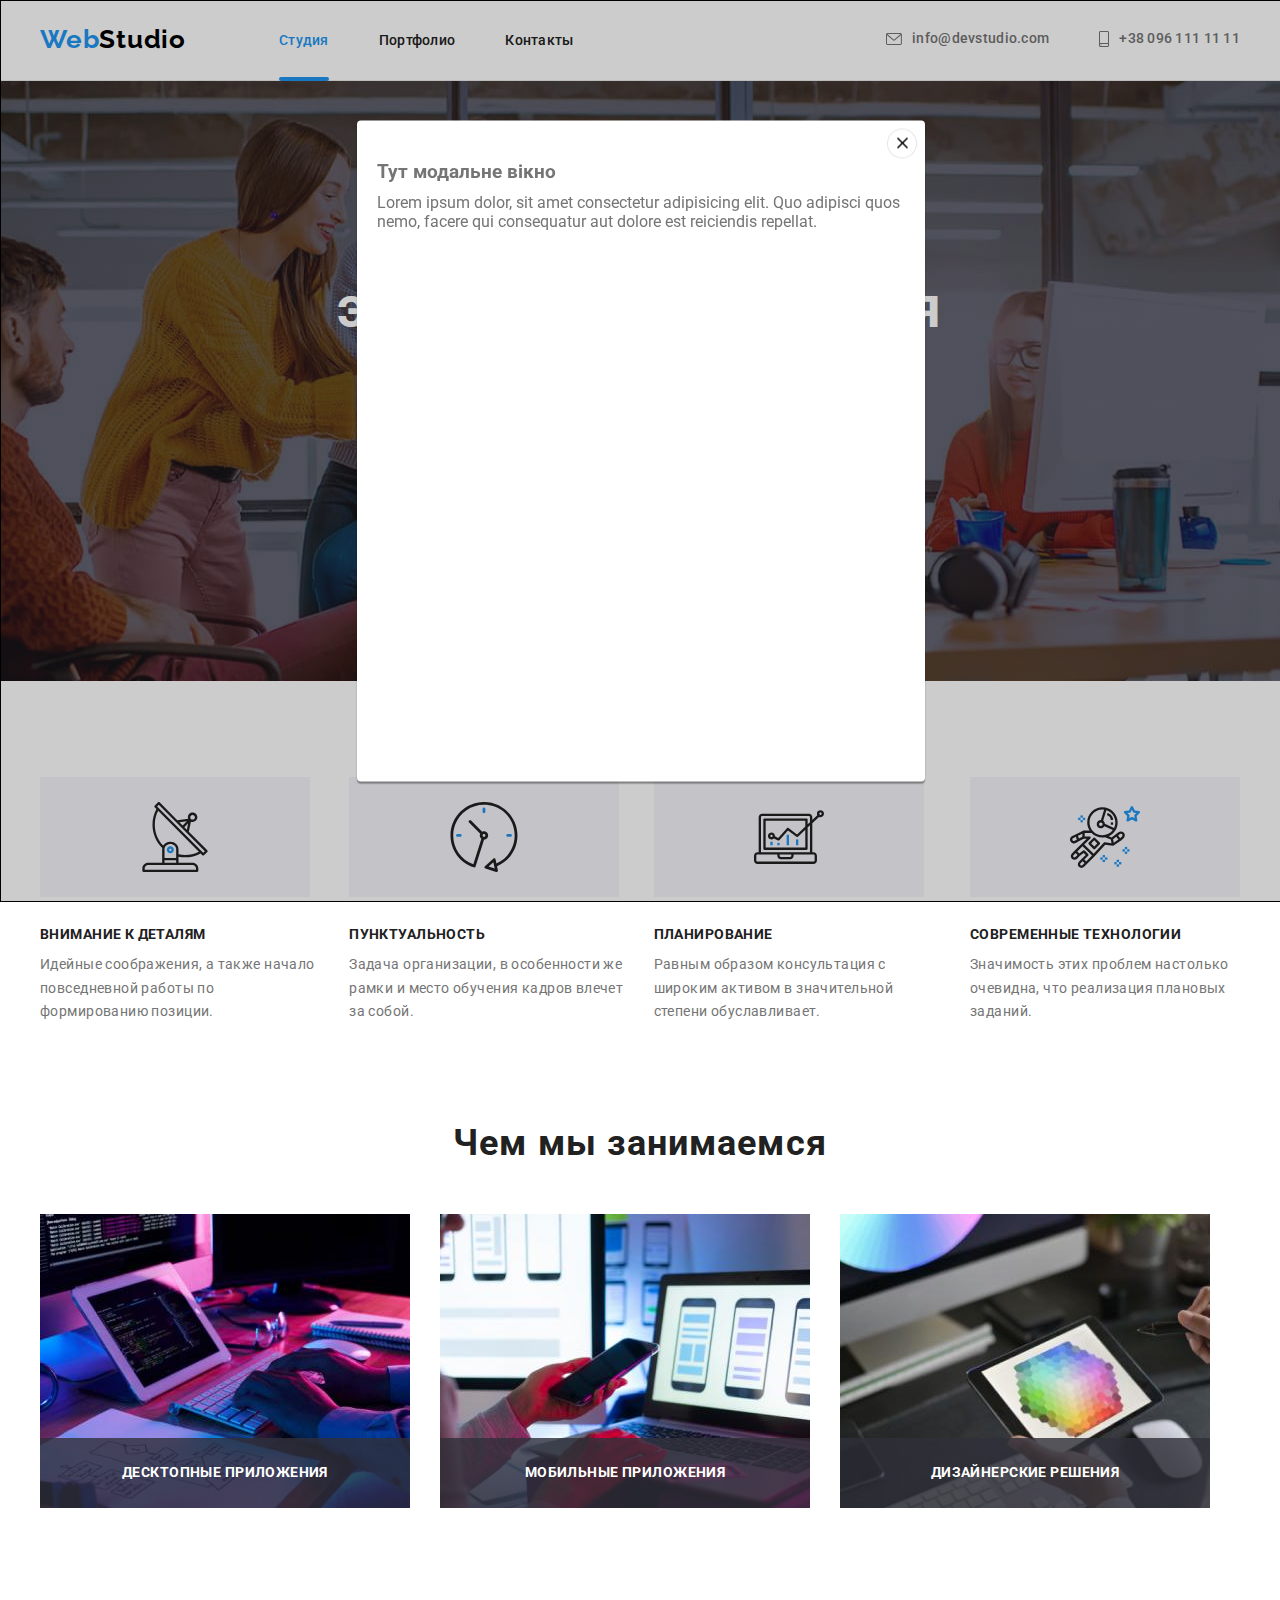
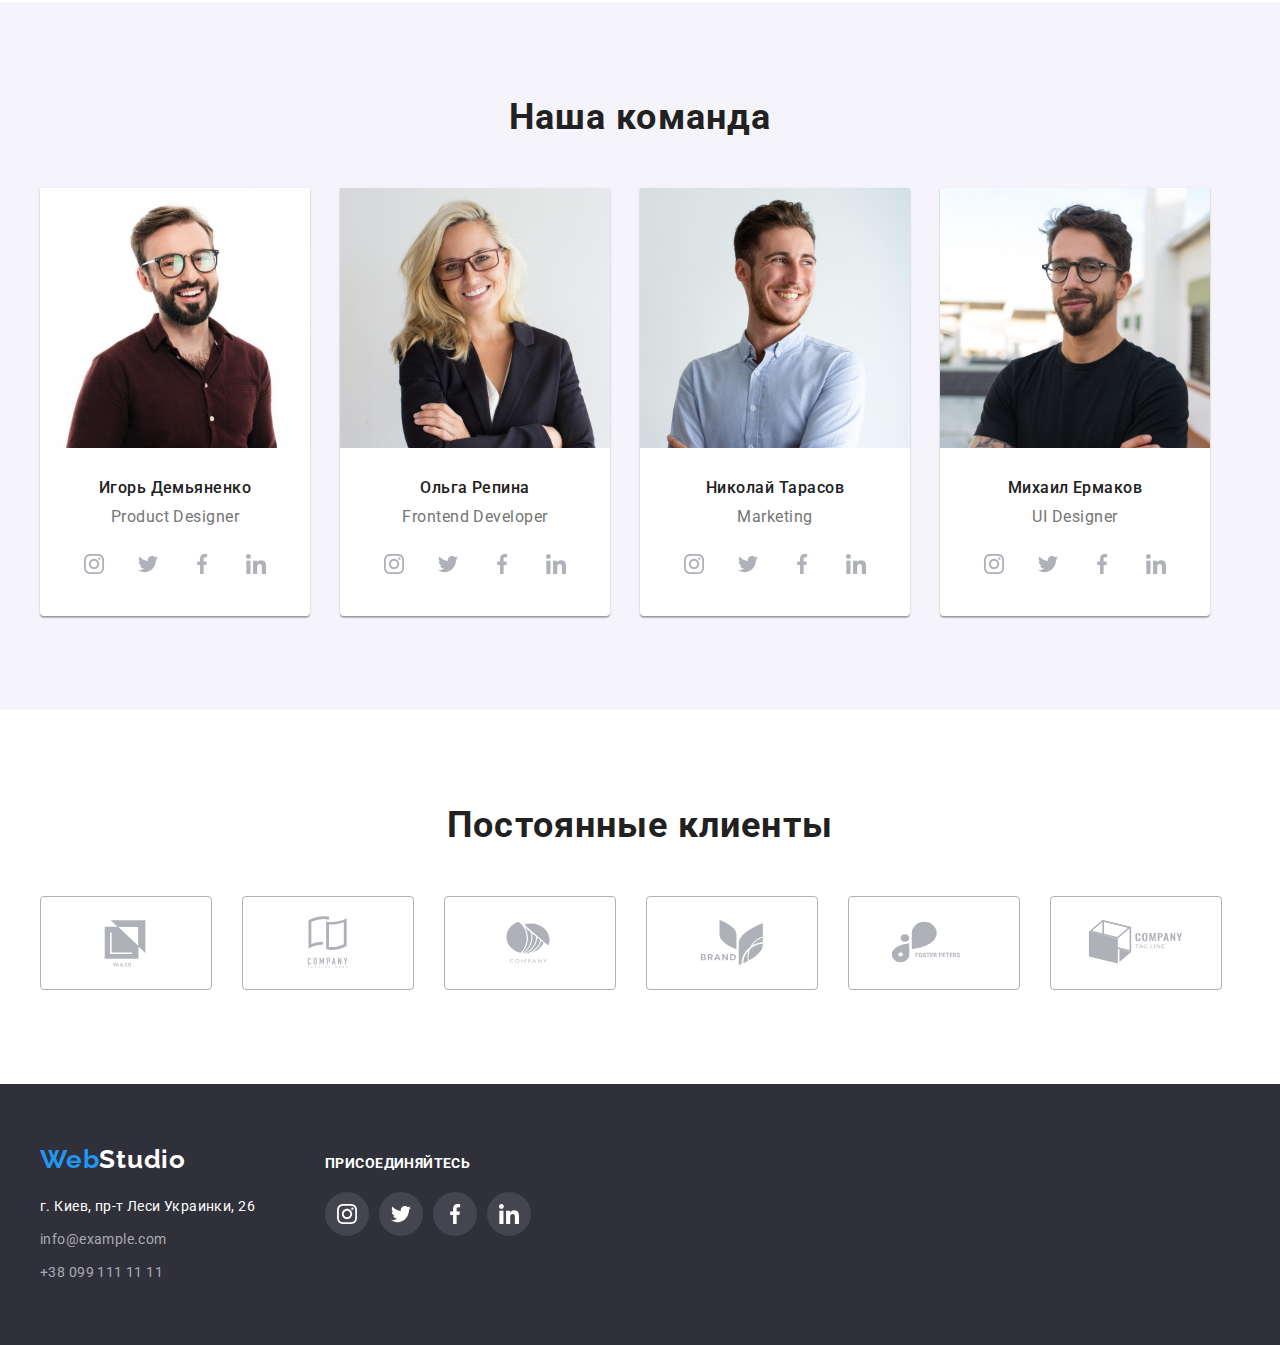
==== commit 2c76838e: "часть модалки" ====
--- a/index.html
+++ b/index.html
@@ -97,7 +97,11 @@
           <h1 class="hero-title">
             Эффективные решения для вашего бизнеса
           </h1>
-          <button type="button" class="hero-btn">
+          <button
+            type="button"
+            class="hero-btn"
+            data-modal-open
+          >
             Заказать услугу
           </button>
         </div>
@@ -207,21 +211,30 @@
                 src="./images/studio/box1.jpg"
                 alt="Работа за ноутом"
                 width="370"
-              /><p class="whatdowedo-overlay">Десктопные приложения</p>
+              />
+              <p class="whatdowedo-overlay">
+                Десктопные приложения
+              </p>
             </li>
             <li class="whatdowedo-item">
               <img
                 src="./images/studio/box2.jpg"
                 alt="Работа со смартфоном"
                 width="370"
-              /><p class="whatdowedo-overlay">Мобильные приложения</p>
+              />
+              <p class="whatdowedo-overlay">
+                Мобильные приложения
+              </p>
             </li>
             <li class="whatdowedo-item">
               <img
                 src="./images/studio/box3.jpg"
                 alt="Работа с планшетом"
                 width="370"
-              /><div class="whatdowedo-overlay">Дизайнерские решения</div>
+              />
+              <div class="whatdowedo-overlay">
+                Дизайнерские решения
+              </div>
             </li>
           </ul>
         </div>
@@ -693,5 +706,24 @@
         </div>
       </div>
     </footer>
+
+    <div class="backdrop" data-modal>
+      <div class="modal-window">
+        <button type="button" class="close-modal-btn" data-modal-close>
+          <img
+            src="./images/icon/close-ico.png"
+            alt=""  
+          />
+        </button>
+        <h3>Тут модальне вікно</h3>
+        <p>
+          Lorem ipsum dolor, sit amet consectetur
+          adipisicing elit. Quo adipisci quos nemo, facere
+          qui consequatur aut dolore est reiciendis
+          repellat.
+        </p>
+      </div>
+    </div>
+    <script src="./js/modal.js"></script>
   </body>
 </html>
--- a/styles/styles.css
+++ b/styles/styles.css
@@ -253,6 +253,56 @@
   margin-right: 0;
 }
 
+/* ========================/// MODAL WINDOW ///====================== */
+
+.backdrop {
+  position: fixed;
+  top: 0;
+  left: 0;
+
+  width: 100%;
+  height: 100%;
+  background: rgba(0, 0, 0, 0.2);
+  border: 1px solid #000000;
+}
+
+.modal-window {
+  position: absolute;
+  top: 50%;
+  left: 50%;
+  transform: translate(-50%, -50%);
+
+  padding: 40px 20px;
+
+  width: 528px;
+  height: 581px;
+  background-color: #fff;
+  box-shadow: 0px 1px 3px rgba(0, 0, 0, 0.12),
+    0px 1px 1px rgba(0, 0, 0, 0.14),
+    0px 2px 1px rgba(0, 0, 0, 0.2);
+  border-radius: 4px;
+}
+
+.modal-window > h3 {
+  margin-bottom: 10px;
+}
+
+.close-modal-btn {
+  margin: 0;
+  padding: 0;
+  border: none;
+
+background-color: transparent;
+
+  position: absolute;
+  top: 8px;
+  right: 8px;
+}
+
+.close-modal-btn img {
+  display: block;
+}
+
 /* ========================/// STUDIO ///====================== */
 
 /* ========================MAIN====================== */
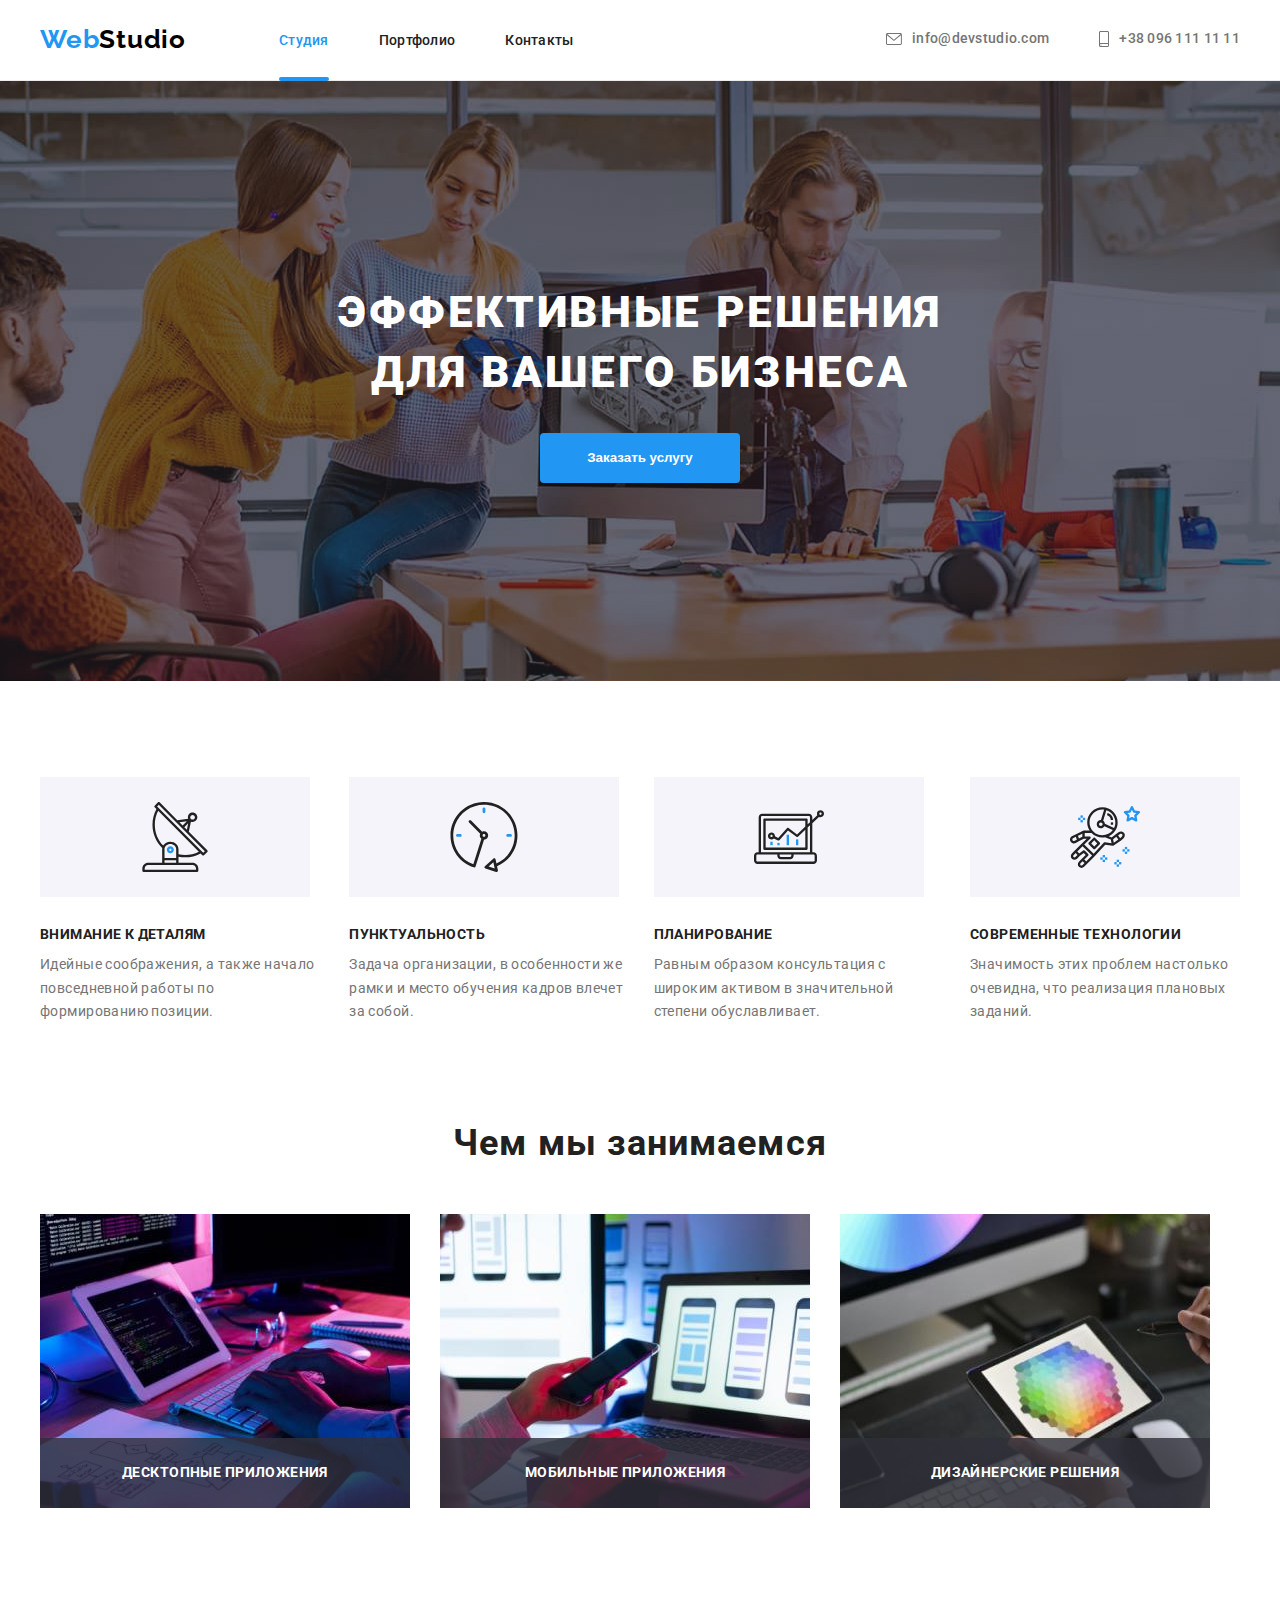
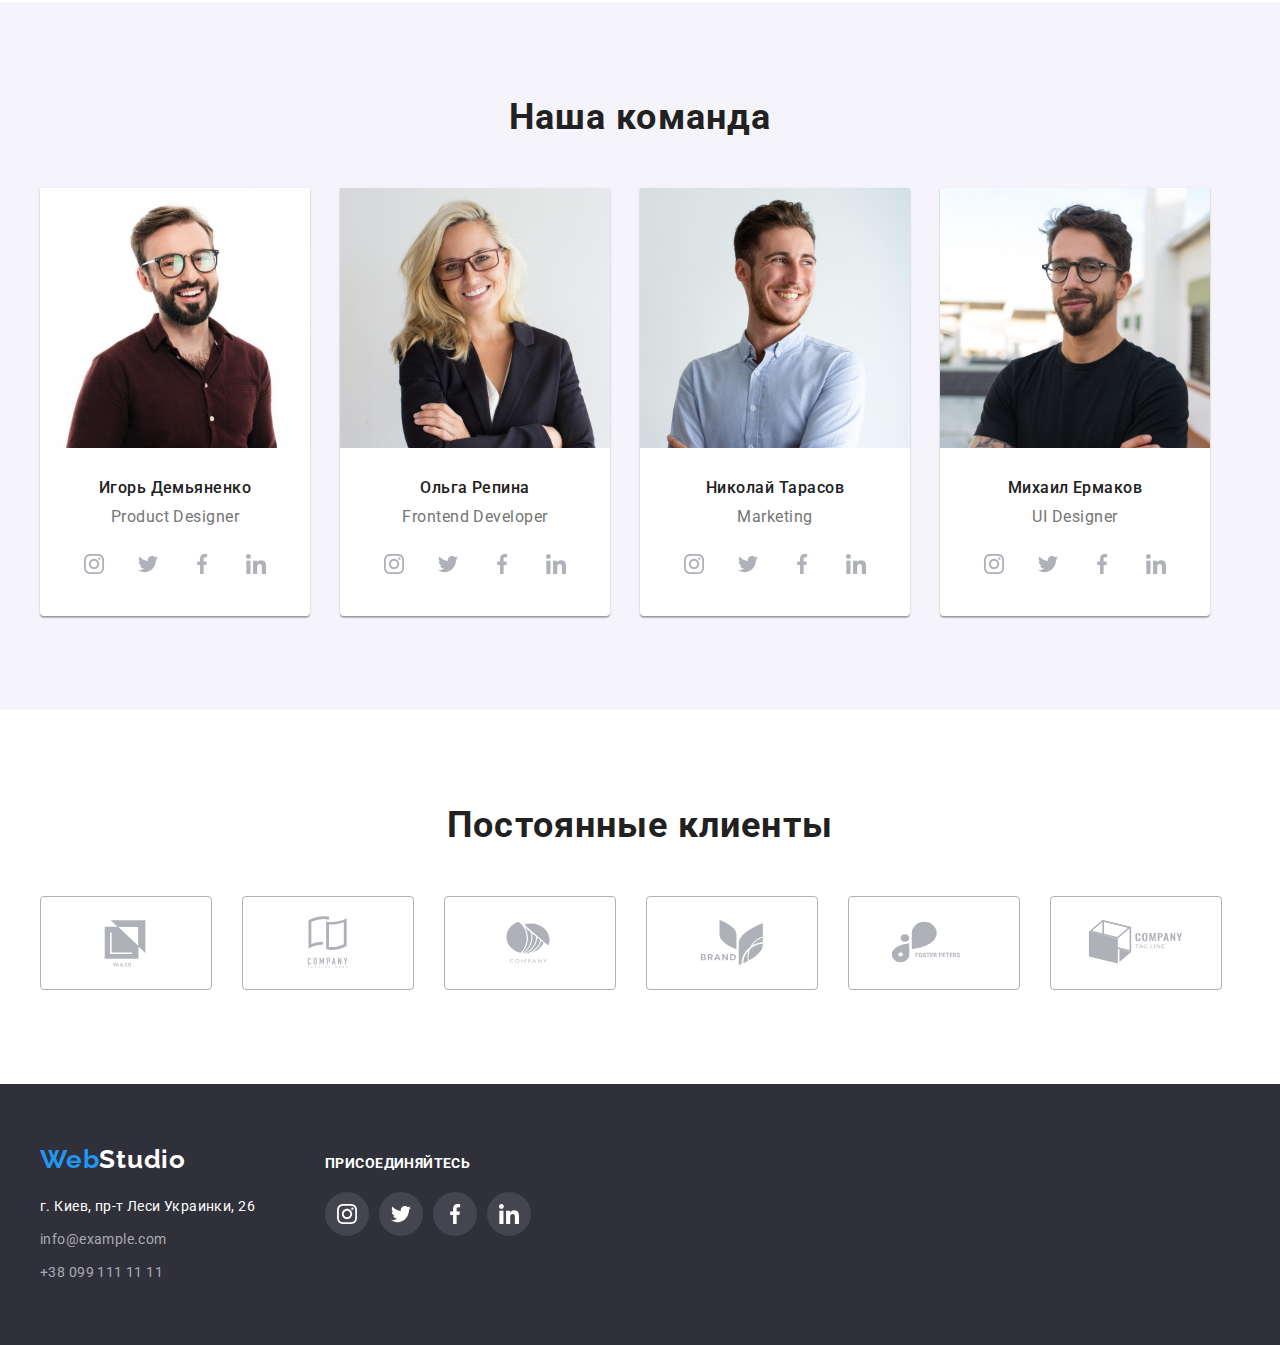
==== commit 59002a05: "модалка готова" ====
--- a/index.html
+++ b/index.html
@@ -707,7 +707,7 @@
       </div>
     </footer>
 
-    <div class="backdrop" data-modal>
+    <div class="backdrop is-hidden" data-modal>
       <div class="modal-window">
         <button type="button" class="close-modal-btn" data-modal-close>
           <img
--- a/styles/styles.css
+++ b/styles/styles.css
@@ -264,6 +264,10 @@
   height: 100%;
   background: rgba(0, 0, 0, 0.2);
   border: 1px solid #000000;
+
+  transition-property: opacity, visibility;
+  transition-duration: 1250ms;
+  transition-timing-function: cubic-bezier(0.4, 0, 0.2, 1);
 }
 
 .modal-window {
@@ -292,15 +296,30 @@
   padding: 0;
   border: none;
 
-background-color: transparent;
+  background-color: transparent;
 
   position: absolute;
   top: 8px;
   right: 8px;
+
+  transition-property: transform;
+  transition-duration: 250ms;
+  transition-timing-function: cubic-bezier(0.4, 0, 0.2, 1);
 }
 
 .close-modal-btn img {
   display: block;
+}
+
+.close-modal-btn:hover {
+  transform: translate(-2%, -2%);
+  cursor: pointer;
+}
+
+.is-hidden {
+  opacity: 0;
+  visibility: hidden;
+  pointer-events: none;
 }
 
 /* ========================/// STUDIO ///====================== */
